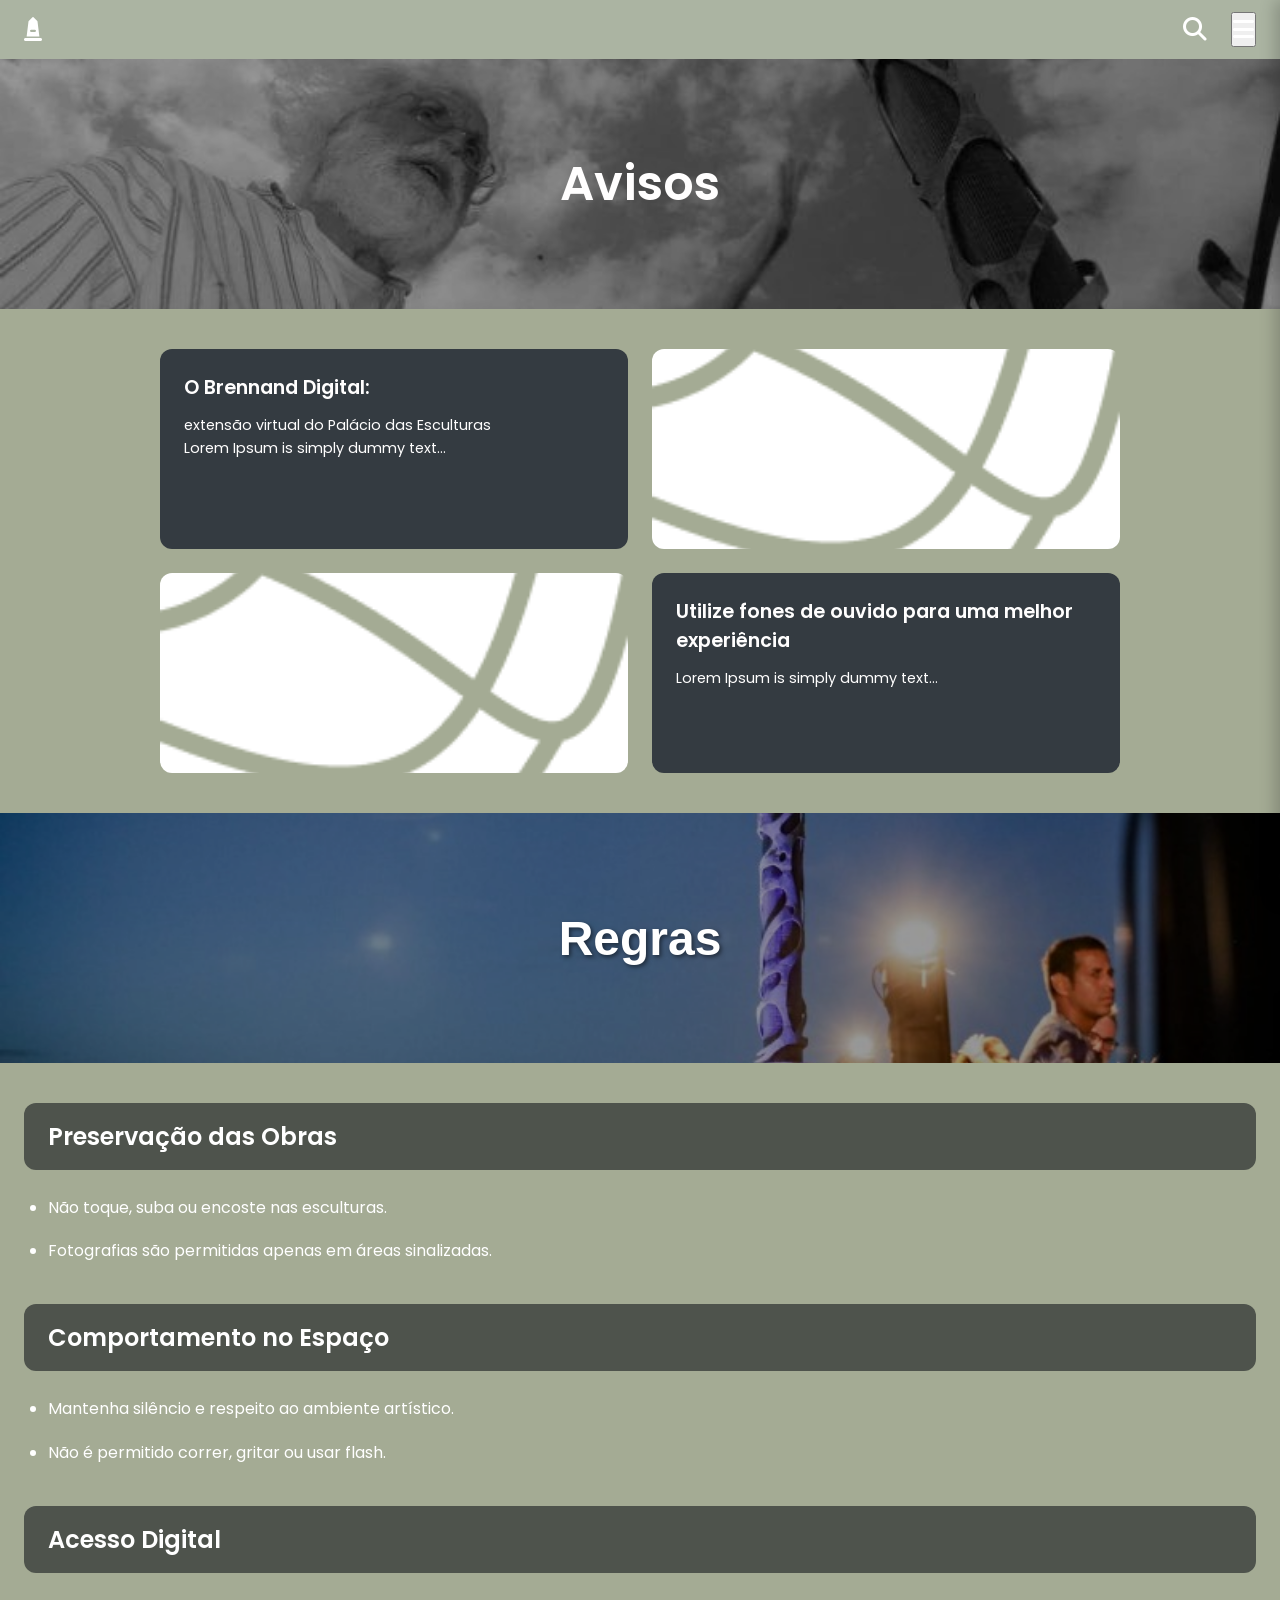
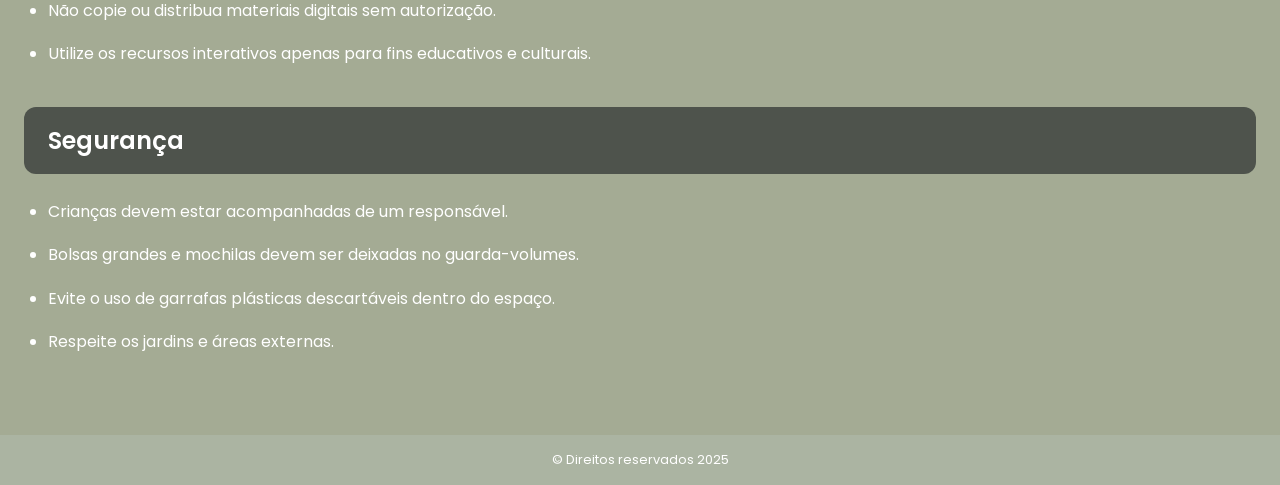
==== aviso.html @ 9bf6e1ab "Add initial HTML structure for multiple pages including exposicoes, home, login, rotas, and visite w" ====
<!DOCTYPE html>
<html lang="pt-BR">
<head>
    <meta charset="UTF-8">
    <meta name="viewport" content="width=device-width, initial-scale=1.0">
    <title>Brennand Digital - Avisos e Regras</title>

    <link rel="preconnect" href="https://fonts.googleapis.com">
    <link rel="preconnect" href="https://fonts.gstatic" class="crossorigin">
    <link href="https://fonts.googleapis.com/css2?family=Poppins:wght@400;600;700&display=swap" rel="stylesheet">
    <link rel="stylesheet" href="https://cdnjs.cloudflare.com/ajax/libs/font-awesome/6.5.2/css/all.min.css">

    <link rel="stylesheet" href="css/style.css">
</head>
<body class="content-page theme-green">
      <nav class="sidebar">
        <div class="sidebar-header">
            <button class="close-btn" aria-label="Fechar menu">&times;</button>
        </div>
        <ul class="sidebar-nav">
            <li><a href="home.html">Home</a></li>
            <li><a href="Visite.html">Visite</a></li>
            <li><a href="exposicoes.html">Exposições</a></li>
            <li><a href="autor.html">O autor</a></li>
            <li><a href="historia.html">História</a></li>
            <li><a href="eventos.html">Eventos</a></li>
            <li><a href="rotas.html">Rotas</a></li>
            <li><a href="aviso.html">Avisos</a></li>
        </ul>
    </nav>

   


    <header class="page-header">
        <a href="home.html" class="logo-icon" aria-label="Página Inicial">
            <i class="fa-solid fa-monument"></i>
        </a>
        <nav class="main-nav">
            </nav>
        <div class="header-tools">
             <a href="#" class="nav-icon" aria-label="Buscar">
                <i class="fa-solid fa-search"></i>
            </a>
            <button class="nav-icon open-menu-btn" aria-label="Abrir menu">
                <i class="fa-solid fa-bars"></i>
            </button>
        </div>
    </header>
    <main>
        <section id="avisos" class="hero-image avisos-hero">
    <div class="hero-content">
        <h1 class="hero-title">Avisos</h1>
    </div>
</section>

<section class="avisos-grid">

    <div class="avisos-grid-content">

        <article class="text-block">
            <h2>O Brennand Digital:</h2>
            <p>extensão virtual do Palácio das Esculturas</p>
            <p class="lorem-text">Lorem Ipsum is simply dummy text...</p>
        </article>

        <div class="decorative-block img-1"></div>
        <div class="decorative-block img-2"></div>

        <article class="text-block">
            <h2>Utilize fones de ouvido para uma melhor experiência</h2>
            <p class="lorem-text">Lorem Ipsum is simply dummy text...</p>
        </article>

    </div> </section>

<section id="regras" class="hero-image regras-hero">
    <div class="hero-content">
        <h1 class="hero-title">Regras</h1>
    </div>
</section>

<section class="rules-content">
    <article class="rule-category">
        <h2 class="category-title">Preservação das Obras</h2>
        <ul>
            <li>Não toque, suba ou encoste nas esculturas.</li>
            <li>Fotografias são permitidas apenas em áreas sinalizadas.</li>
        </ul>
    </article>
    <article class="rule-category">
        <h2 class="category-title">Comportamento no Espaço</h2>
        <ul>
            <li>Mantenha silêncio e respeito ao ambiente artístico.</li>
            <li>Não é permitido correr, gritar ou usar flash.</li>
        </ul>
    </article>
    <article class="rule-category">
        <h2 class="category-title">Acesso Digital</h2>
        <ul>
            <li>Não copie ou distribua materiais digitais sem autorização.</li>
            <li>Utilize os recursos interativos apenas para fins educativos e culturais.</li>
        </ul>
    </article>
    <article class="rule-category">
        <h2 class="category-title">Segurança</h2>
        <ul>
            <li>Crianças devem estar acompanhadas de um responsável.</li>
            <li>Bolsas grandes e mochilas devem ser deixadas no guarda-volumes.</li>
            <li>Evite o uso de garrafas plásticas descartáveis dentro do espaço.</li>
            <li>Respeite os jardins e áreas externas.</li>
        </ul>
    </article>
</section>
    </main>

    <footer class="page-footer">
        <p>© Direitos reservados 2025</p>
    </footer>
</body>
    <script src="app.js"></script>
</html>
</body>
</html>
---- css/style.css ----
/* --- GERAL E VARIÁVEIS GLOBAIS --- */
:root {
  /* Cores específicas da página de Login (não mudam com o tema) */
  --login-bg: hsl(48, 43%, 95%);
  --login-card-bg: hsl(88, 11%, 67%);
  --login-footer-bg: hsl(88, 11%, 67%);
  --login-text-light: hsl(0, 0%, 100%);
  --login-text-dark: hsl(0, 0%, 0%);
  --login-button-bg: hsl(90, 4%, 27%);
  --login-input-bg: hsl(60, 100%, 96%);

  /* Fontes Globais */
  --font-display: 'Days One', sans-serif;
  --font-body: 'Poppins', sans-serif;

  /* Sombras Globais */
  --shadow-card: 0 20px 25px -5px rgba(0, 0, 0, 0.1), 0 10px 10px -5px rgba(0, 0, 0, 0.04);
  --shadow-login: 0 10px 15px -3px rgba(0, 0, 0, 0.1), 0 4px 6px -2px rgba(0, 0, 0, 0.05);
}

/* --- TEMAS DE CORES PARA PÁGINAS DE CONTEÚDO --- */

/* TEMA VERDE (para Home, Aviso, Regras) */
.theme-green {
  --theme-background: hsl(48, 43%, 95%); /* Fundo Creme */
  --theme-text: hsl(35, 18%, 40%); /* Texto marrom-acinzentado */
  --theme-header-footer-bg: hsl(88, 11%, 67%); /* Verde-acinzentado para header/footer */
  --theme-header-footer-text: hsl(0, 0%, 100%); /* Texto branco para header/footer */
  --theme-accent: hsl(88, 11%, 67%); /* Cor de destaque (usada em blocos, bordas) */
}

/* TEMA AZUL (para Visite) */
.theme-blue {
  --theme-background: #E0F1FE; /* Fundo creme mais claro */
  --theme-text: hsl(30, 75%, 2%); /* Texto marrom-acinzentado */
  --theme-header-footer-bg: hsl(208, 91%, 27%); /* Azul escuro para header/footer */
  --theme-header-footer-text: #ffffff; /* Texto branco para header/footer */
  --theme-accent: hsl(206, 89%, 52%); /* Azul claro de destaque */
}

/* TEMA MARROM (para a página Rotas) */
.theme-brown {
  --theme-background: hsl(35, 43%, 95%); /* Fundo Creme */
  --theme-text: hsl(28, 27%, 22%); /* Texto marrom escuro */
  --theme-header-footer-bg: hsl(28, 27%, 22%); /* Marrom escuro para header/footer */
  --theme-header-footer-text: hsl(0, 0%, 100%); /* Texto branco */
  --theme-accent: hsl(28, 34%, 48%); /* Marrom principal para os cards */
  --theme-card-text: hsl(35, 43%, 95%); /* Texto creme para os cards */
}
/* TEMA LARANJA (para a página Exposições) */
.theme-orange {
  --theme-background: hsl(35, 43%, 95%);      /* Fundo Creme */
  --theme-text: hsl(28, 27%, 22%);           /* Texto marrom escuro */
  --theme-header-footer-bg: hsl(28, 34%, 48%); /* Marrom/Laranja para header/footer */
  --theme-header-footer-text: hsl(0, 0%, 100%);  /* Texto branco */
  --theme-accent: hsl(28, 34%, 48%);         /* Marrom/Laranja para os cards */
  --theme-card-text: hsl(35, 43%, 95%);      /* Texto creme para os cards */
}


/* --- ESTILOS GERAIS DO SITE (BASE) --- */
* {
  margin: 0;
  padding: 0;
  box-sizing: border-box;
}
a {
  text-decoration: none;
  color: inherit;
}
body {
  font-family: var(--font-body);
  /* Aplica a cor de fundo do tema ou a do login como fallback */
  background-color: var(--theme-background, var(--login-bg));
  color: var(--theme-text, var(--login-text-dark));
  min-height: 100vh;
  display: flex;
  flex-direction: column;
}
main {
  flex: 1; /* Garante que o conteúdo principal ocupe o espaço restante */
}

/* --- PÁGINA DE LOGIN --- */
.login-page {
  display: flex;
  flex-direction: column;
  align-items: center;
  justify-content: space-between;
  width: 100%;
  min-height: 100vh;
  padding: 0;
  color: var(--login-text-dark); 
  background-image: url('./img/asas.png');
  background-repeat: no-repeat;
  background-size: cover; /* Ajustado para cobrir a área */
  background-position: center bottom;
  background-attachment: fixed;
}
.login-page .page-header {
  width: 100%;
  text-align: center;
  padding: 2.5rem 1rem;
  color: var(--login-text-dark);
}
.login-page .logo-main {
  font-size: clamp(3.5rem, 10vw, 6rem);
}
.login-page .logo-secondary-wrapper {
  display: flex;
  justify-content: center;
  align-items: center;
  gap: 1.5rem;
  margin-top: 0;
}
.login-page .logo-secondary {
  font-size: clamp(2rem, 6vw, 3.5rem);
}
.login-page main {
  display: flex;
  align-items: center;
  justify-content: center;
  padding: 2rem 1rem;
  width: 100%;
}
.login-page .page-footer {
  width: 100%;
  text-align: center;
  background-color: var(--login-footer-bg);
  color: var(--login-text-dark);
  padding: 0.75rem;
  font-size: 0.8rem;
}
.login-page .decorator {
  font-size: 4rem;
  color: var(--login-text-dark);
}
/* Card de Login */
.card {
  background-color: var(--login-card-bg); /* Use login-card-bg para login */
  width: 100%;
  max-width: 25rem;
  padding: 2.5rem 2rem;
  border-radius: 1.5rem;
  box-shadow: var(--shadow-login);
  display: flex;
  flex-direction: column;
  gap: 1.5rem;
  text-align: center;
  color: var(--login-text-light);
}
.card-header h1 { font-size: 2.5rem; }
.card-header p { font-size: 0.9rem; }
.card form { /* Correção: 'form' não pode ser aninhado diretamente em CSS simples */
  display: flex;
  flex-direction: column;
  gap: 1.5rem;
}
.card form input {
  width: 100%;
  padding: 0.9rem 1.25rem;
  border-radius: 50px;
  border: none;
  background-color: var(--login-input-bg);
  font-family: var(--font-body);
  font-size: 0.9rem;
}
.btn-enter {
  background-color: var(--login-button-bg);
  color: var(--login-text-light);
  width: 100%; padding: 0.9rem 1.25rem; border-radius: 50px; border: none; font-size: 1rem; cursor: pointer;
}
.social-login {
  display: flex;
  justify-content: center;
  gap: 1.5rem;
  flex-direction: row;
}
.social-icon {
  display: flex; justify-content: center; align-items: center;
  width: 50px; height: 50px;
  background-color: var(--login-input-bg);
  border-radius: 50%;
  color: var(--login-button-bg);
  font-size: 1.25rem;
  text-decoration: none;
}

/* --- HEADER E FOOTER (PÁGINAS DE CONTEÚDO) --- */
/* Aplicações de tema para o corpo da página */
body.theme-green { background-color: var(--theme-background); color: var(--theme-text); }
body.theme-blue { background-color: var(--theme-background); color: var(--theme-text); }
body.theme-brown { background-color: var(--theme-background); color: var(--theme-text); }

/* Estilos de Header para TODAS as páginas de conteúdo */
.content-page .page-header {
  width: 100%;
  display: grid;
  grid-template-columns: auto 1fr auto; /* [logo] [espaço flexível] [ferramentas] */
  align-items: center;
  padding: 0.75rem 1.5rem;
  gap: 1rem;
  background-color: var(--theme-header-footer-bg);
  color: var(--theme-header-footer-text);
}
.content-page .page-header .header-tools {
  display: flex;
  gap: 1.5rem;
}
.content-page .page-header .logo-icon,
.content-page .page-header .nav-icon {
  font-size: 1.5rem;
  color: var(--theme-header-footer-text);
}

/* Estilos de Footer para TODAS as páginas de conteúdo */
.content-page .page-footer {
  width: 100%;
  text-align: center;
  background-color: var(--theme-header-footer-bg);
  color: var(--theme-header-footer-text);
  padding: 1rem;
  font-size: 0.8rem;
}

/* --- MENU SIDEBAR RESPONSIVO --- */
.sidebar {
  height: 100%;
  width: 280px;
  position: fixed;
  z-index: 1000;
  top: 0;
  right: -280px; /* Começa escondido */
  background-color: var(--theme-accent, var(--login-card-bg)); /* Usa a cor de destaque do tema ou a do card de login */
  padding-top: 20px;
  transition: right 0.4s ease;
  box-shadow: -5px 0 15px rgba(0,0,0,0.2);
}
.sidebar.is-active {
  right: 0;
}
.sidebar-header {
  display: flex;
  justify-content: flex-end;
  padding: 0 25px;
}
.close-btn {
  background: none;
  border: none;
  color: var(--theme-header-footer-text, white); /* Cor do texto do header do tema */
  font-size: 2.5rem;
  cursor: pointer;
}
.sidebar-nav {
  list-style: none;
  padding: 20px 0;
  text-align: center;
}
.sidebar-nav li a {
  text-decoration: none;
  color: var(--theme-header-footer-text, white); /* Cor do texto do header do tema */
  font-size: 1.8rem;
  font-family: 'Poppins', sans-serif;
  font-weight: 600;
  padding: 10px 30px;
  display: block;
}
.open-menu-btn {
  cursor: pointer;
}


/* --- PÁGINAS DE CONTEÚDO (Home, Avisos, Regras) --- */
/* Layout de Hero Image genérico */
.hero-image {
  position: relative;
  min-height: 250px;
  background-size: cover;
  background-position: center;
  display: flex;
  align-items: center;
  justify-content: center;
  text-align: center;
  color: white;
}
.hero-image::before {
  content: '';
  position: absolute;
  top: 0; left: 0; right: 0; bottom: 0;
  background-color: rgba(0, 0, 0, 0.4);
}
.hero-image .hero-title {
    position: relative; /* Para ficar acima do ::before */
    z-index: 1;
    font-family: var(--font-display);
    font-size: 3rem;
    font-weight: 600;
    text-shadow: 2px 2px 4px rgba(0,0,0,0.5);
    padding: 0 1rem;
}

/* --- HOME PAGE ESPECÍFICOS --- */
/* --- HOME PAGE ESPECÍFICOS --- */
.home-carousel-section {
  width: 100%;
  padding: 0;
  background-color: var(--theme-background); /* Fundo do tema */
}
.swiper {
  width: 100%;
  max-width: 2000px; /* Ou ajuste para o seu design */
  height: 500px; /* Altura fixa ou ajuste conforme necessário */
  overflow: hidden;
}
.swiper-slide {
  display: flex; justify-content: center; align-items: center;
}
.swiper-slide img {
  width: 100%; height: 100%; object-fit: cover;
}
.swiper-button-next, .swiper-button-prev {
  color: var(--theme-accent); /* Cor de destaque do tema */
}

/* **NOVO OU MODIFICADO** */
.home-content-grid {
  display: grid;
  grid-template-columns: 1fr; /* Uma coluna por padrão (mobile) */
  gap: 1.5rem;
  padding: 2.5rem 1.5rem; /* Aumentei o padding para corresponder à imagem */
  max-width: 960px; /* Para centralizar em telas maiores */
  margin: 0 auto;
}
.home-text-block {
  font-size: 1.1rem;
  line-height: 1.6;
  color: var(--theme-text);
  background-color: transparent; /* Certifica-se de que não tem um fundo indesejado */
  padding: 0; /* Remove padding que possa ter sido aplicado indevidamente */
}
.home-decorative-block {
  background-color: var(--theme-accent); /* Usa a cor de destaque do tema */
  border-radius: 0.75rem;
  min-height: 250px; /* Ajustei a altura mínima para ser mais perceptível */
  background-image: url('./img/desenho-3.png'); /* Caminho da sua imagem decorativa */
  background-repeat: no-repeat;
  background-size: cover; /* Garante que a imagem preencha o bloco */
  background-position: center;
}
.home-carousel-section {
  width: 100%;
  padding: 0;
  background-color: var(--theme-background); /* Fundo do tema */
}
.swiper {
  width: 100%;
  max-width: 2000px; /* Ou ajuste para o seu design */
  height: 500px; /* Altura fixa ou ajuste conforme necessário */
  overflow: hidden;
}
.swiper-slide {
  display: flex; justify-content: center; align-items: center;
}
.swiper-slide img {
  width: 100%; height: 100%; object-fit: cover;
}
.swiper-button-next, .swiper-button-prev {
  color: var(--theme-accent); /* Cor de destaque do tema */
}



.home-text-block {
  font-size: 1.1rem; /* Ajustado para um tamanho de texto mais padrão */
  line-height: 1.6;
  color: var(--theme-text);
}


/* --- PÁGINA AVISOS ESPECÍFICOS --- */
.avisos-hero {
  background-image: url('./img/aviso_pb.jpg'); /* Substitua pelo caminho da sua imagem */
}
.avisos-hero .hero-title {
  font-family: 'Poppins', sans-serif;
  font-weight: 600;
  text-shadow: none;
  color: rgb(255, 254, 254);
}
.avisos-grid {
  background-color: #A4AB94; /* Fundo verde-acinzentado para toda a seção */
  padding-top: 2.5rem;
  padding-bottom: 2.5rem;
  display: grid;
  justify-content: center;
}
.avisos-grid-content {
  display: grid;
  grid-template-columns: 1fr; /* Uma coluna no mobile */
  gap: 1.5rem;
  width: 100%;
  max-width: 960px; /* Largura máxima do conteúdo */
  padding: 0 1.5rem; /* Adiciona padding lateral aqui para mobile */
}
.avisos-grid .text-block {
  background-color: hsl(210, 11%, 23%); /* Fundo cinza escuro */
  color: rgb(255, 254, 254);
  padding: 1.5rem;
  border-radius: 12px;
}
.avisos-grid .text-block h2 {
  font-family: 'Poppins', sans-serif;
  font-size: 1.2rem;
  font-weight: 600;
  margin-bottom: 0.75rem;
  
}
.avisos-grid .text-block p {
  font-family: 'Poppins', sans-serif;
  font-weight: 400;
  font-size: 0.9rem;
  line-height: 1.6;
}
.avisos-grid .decorative-block {
  border-radius: 12px;
  min-height: 200px;
  background-image: url('./img/desenho-2.png'); /* Verifique este caminho! */
  background-repeat: no-repeat;
  background-size: cover;
  background-position: center;
}

/* --- PÁGINA REGRAS ESPECÍFICOS --- */
.regras-hero {
  background-image: url('./img/Prefeitura-do-Recife-entrega-Parque-de-Esculturas-0017283200202403212217.jpg'); /* Substitua pelo caminho da sua imagem */
}
/* --- PÁGINA REGRAS ESPECÍFICOS (COM CORREÇÃO DE LARGURA) --- */

/* ... (seus estilos de .regras-hero aqui) ... */

/* Corpo do conteúdo da página de Regras (AGORA O CONTÊINER DE FUNDO) */
.rules-content {
    background-color: #A4AB94; /* A cor verde do seu tema */
    padding: 2.5rem 1.5rem; /* Espaçamento vertical e nas bordas da tela */
    color: white;
    /* REMOVIDO daqui: max-width e margin: 0 auto; */
}

/* NOVO: Contêiner que centraliza o conteúdo de texto das regras */
.rules-content-wrapper {
    max-width: 960px; /* Largura máxima para o texto, para boa leitura */
    margin: 0 auto;   /* Centraliza este bloco de conteúdo */
}

/* As regras abaixo para as categorias e listas continuam as mesmas */
.rule-category {
    margin-bottom: 2.5rem;
}
.rules-content .category-title {
    background-color: #4E534C;
    color: white;
    padding: 1rem 1.5rem;
    border-radius: 12px;
    font-family: 'Poppins', sans-serif;
    font-size: 1.5rem;
    font-weight: 600;
    margin-bottom: 1.5rem;
}
.rules-content .rule-category ul {
    list-style-position: outside;
    padding-left: 1.5rem;
}
.rules-content .rule-category li {
    font-family: 'Poppins', sans-serif;
    font-weight: 400;
    font-size: 1rem;
    line-height: 1.7;
    margin-bottom: 1rem;
}

/* --- PÁGINA VISITE ESPECÍFICOS --- */
/* O header já é manipulado pela regra .content-page .page-header */
.visite-content {
  padding: 2rem 1.5rem;
  display: grid;
  gap: 1.5rem;
  max-width: 960px;
  margin: 0 auto;
}
.visite-card {
  border: 2px solid var(--theme-accent);
  border-radius: 12px;
  padding: 1.5rem;
  color: var(--theme-text);
}
.visite-card h2 {
  font-family: 'Poppins', sans-serif;
  font-weight: 700;
  font-size: 1.2rem;
  margin-bottom: 1rem;
}
/* Card Acesso */
.acesso-card {
  display: grid;
  gap: 1rem;
  grid-template-areas: 
    "header-content"
    "images-top"
    "extra-image";
}
.acesso-card h2 { margin-bottom: 0.5rem; }
.acesso-header-content {
  grid-area: header-content;
  display: flex;
  flex-direction: column;
  gap: 0.5rem;
  color: var #998715;
}
.acesso-header-content p {
  line-height: 1.6;
}
.acesso-images-top {
  grid-area: images-top;
  display: flex;
  flex-direction: column;
  gap: 1rem;
}
.acesso-images-top img {
  width: 100%;
  border-radius: 8px;
  object-fit: cover;
  aspect-ratio: 16 / 9;
}
.acesso-extra-image {
  grid-area: extra-image;
  display: none; /* Escondido por padrão no mobile */
}
.acesso-extra-image img {
  width: 70%;
  border-radius: 8px;
  object-fit: cover;
  aspect-ratio: 16 / 9;
  margin: 0 auto; /* Centraliza a imagem extra */
  display: block; /* Para margin auto funcionar */
}
/* Card Horários */
.time-slots { display: grid; gap: 1rem; }
.time-slot {
  display: flex;
  justify-content: space-between;
  align-items: center;
  border: 2px solid var(--theme-accent);
  border-radius: 8px;
  padding: 1rem;
  color: var(--theme-accent);
}
.time-slot p { line-height: 1.4; font-weight: 600; }
.time-slot i { font-size: 1.5rem; }
/* Card Atenção */
.atencao-card { text-align: center; color: var(--theme-accent); }
.atencao-info .atencao-tempo {
  display: block;
  font-size: 3rem;
  font-weight: 700;
  margin: 0.5rem 0;
}
/* Grid Decorativo */
.visite-decorative-grid {
  display: grid;
  grid-template-columns: 1fr; /* Uma coluna no mobile */
  gap: 1.5rem;
}
.visite-decorative-block.blue {
  background-color: #9b8e39;
  min-height: 150px;
  border-radius: 12px;
  background-image: url("data:image/svg+xml,%3Csvg width='100' height='50' viewBox='0 0 100 50' xmlns='http://www.w3.org/2000/svg'%3E%3Cpath d='M-10 25 Q15 -10 50 25 T110 25' stroke='white' stroke-width='6' fill='none' stroke-linecap='round'/%3E%3Cpath d='M-10 45 Q15 10 50 45 T110 45' stroke='white' stroke-width='6' fill='none' stroke-linecap='round'/%2F%3E%3C/svg%3E");
  background-size: cover;
  background-position: center;
}


/* --- PÁGINA ROTAS ESPECÍFICOS --- */
/* O header já é manipulado pela regra .content-page .page-header */
.rotas-content {
  display: grid;
  gap: 1.5rem;
  padding: 1.5rem;
  max-width: 960px;
  margin: 0 auto;
}
.hero-image-rotas img {
  width: 100%;
  border-radius: 12px;
  display: block;
}
.rotas-text-card {
  background-color: var(--theme-accent);
  color: var(--theme-card-text);
  padding: 1.5rem;
  border-radius: 12px;
}
.rotas-text-card h2 {
  font-size: 1.5rem;
  font-weight: 700;
  margin-bottom: 0.5rem;
}
.rotas-text-card p {
  line-height: 1.6;
  font-size: 1rem;
}
/* Grid de Informações e Blocos Decorativos */
.rotas-info-grid {
  display: grid;
  gap: 1.5rem;
}
/* Card de Capacidade (Infográfico) */
.capacity-card {
  border: 2px solid var(--theme-accent);
  border-radius: 12px;
  padding: 1.5rem;
  display: flex;
  flex-direction: column;
  gap: 1.5rem;
  color: var(--theme-text);
}
.capacity-item h3 {
  font-size: 1.1rem;
  font-weight: 700;
  margin-bottom: 0.5rem;
}
.capacity-item .main-info {
  font-size: 1.5rem;
  font-weight: 700;
}
.capacity-item .sub-info {
  font-size: 0.8rem;
  opacity: 0.8;
}
.capacity-item .approval { margin-top: 0.5rem; }
.capacity-item > i.fa-clock {
  font-size: 1.5rem;
  color: var(--theme-accent);
  margin-bottom: 0.5rem;
}
/* Blocos Decorativos com o tema marrom */
.rotas-decorative-block.brown {
  background-color: var(--theme-accent);
  min-height: 150px;
  border-radius: 12px;
  background-image: url("data:image/svg+xml,%3Csvg width='100' height='100' viewBox='0 0 100 100' xmlns='http://www.w3.org/2000/svg'%3E%3Cg%3E%3Cpath d='M -10 110 Q 50 50, 110 -10' stroke='%23f2eade' stroke-width='5' fill='none' stroke-linecap='round'/%3E%3Cpath d='M -10 80 Q 40 40, 100 20' stroke='%23f2eade' stroke-width='5' fill='none' stroke-linecap='round'/%3E%3Cpath d='M 20 110 Q 60 70, 80 40' stroke='%23f2eade' stroke-width='5' fill='none' stroke-linecap='round'/%3E%3Cpath d='M 60 110 Q 80 90, 110 70' stroke='%23f2eade' stroke-width='5' fill='none' stroke-linecap='round'/%3E%3C/g%3E%3C/svg%3E");
  background-size: cover;
}



/* --- RESPONSIVIDADE (DEVE FICAR NO FINAL) --- */
@media (max-width: 480px) {
  .login-page .page-footer {
    position: relative;
    margin-top: 2rem;
  }
}

@media (min-width: 768px) {
  /* **NOVO OU MODIFICADO** */
  .home-content-grid {
    grid-template-columns: 1fr 1fr; /* Duas colunas em desktop */
    align-items: start;
    gap: 2rem; /* Aumentei o gap entre os itens para desktop */
  }
  .home-text-block:nth-of-type(1) { grid-area: 1 / 1 / 2 / 2; }
  .home-decorative-block:nth-of-type(1) { grid-area: 1 / 2 / 2 / 3; }
  .home-text-block:nth-of-type(2) { grid-area: 2 / 1 / 3 / 2; }
  .home-decorative-block:nth-of-type(2) { grid-area: 2 / 2 / 3 / 3; }
  /* ... (o restante das suas regras @media devem continuar aqui) ... */
}

  /* Avisos Grid */
  .avisos-grid-content {
    grid-template-columns: 1fr 1fr;
    padding: 0; /* Remove padding lateral em desktop, já que o grid tem max-width */
  }
  .avisos-grid-content .text-block:nth-of-type(1) { grid-column: 1; grid-row: 1; }
  .avisos-grid-content .decorative-block:nth-of-type(1) { grid-column: 2; grid-row: 1; }
  .avisos-grid-content .decorative-block:nth-of-type(2) { grid-column: 1; grid-row: 2; }
  .avisos-grid-content .text-block:nth-of-type(2) { grid-column: 2; grid-row: 2; }

  /* Visite Page Grid */
  .visite-content {
    grid-template-columns: 1fr 1fr;
  }
  .acesso-card {
    grid-column: 1 / -1; /* Ocupa as duas colunas */
    grid-template-areas: 
      "header-content images-top"
      "extra-image images-top";
    grid-template-columns: 2fr 1fr; /* 2/3 para texto, 1/3 para imagens topo */
    gap: 1.5rem;
    align-items: start;
  }
  .acesso-images-top {
    flex-direction: column;
    gap: 0.5rem;
    height: 100%;
    justify-content: space-between;
  }
  .acesso-extra-image {
    display: block; /* Mostra a imagem extra no desktop */
    align-self: center; /* Centraliza verticalmente na sua área */
  }
  .time-slots { grid-column: 1 / 2; } /* Ocupa a primeira coluna */
  .atencao-card { grid-column: 2 / 3; } /* Ocupa a segunda coluna */
  .visite-decorative-grid {
    grid-column: 1 / -1; /* Ocupa as duas colunas */
    grid-template-columns: 1fr 1fr;
  }

  /* Rotas Page Grid */
  .rotas-info-grid {
    grid-template-columns: 1fr 1fr;
  }
/* --- PÁGINA EXPOSIÇÕES --- */

/* Conteúdo Principal */
.exposicoes-content {
    display: grid;
    gap: 1.5rem;
    padding: 1.5rem;
}

/* Card de texto introdutório (sem fundo) */
.intro-text-card {
    padding: 1rem;
    border: 2px solid var(--theme-accent);
    border-radius: 12px;
    color: var(--theme-text);
    font-size: 1.1rem;
    line-height: 1.6;
}

/* Imagem de largura total */
.full-width-image img {
    width: 100%;
    border-radius: 12px;
    display: block;
}

/* Reutiliza o estilo de card de texto da página Rotas */
.exposicoes-content .text-card {
    background-color: var(--theme-accent);
    color: var(--theme-card-text);
    padding: 1.5rem;
    border-radius: 12px;
}
.exposicoes-content .text-card h2 {
    font-size: 1.5rem;
    margin-bottom: 0.5rem;
}
.exposicoes-content .text-card p {
    font-size: 1rem;
    line-height: 1.6;
}

/* Grid de imagens no final */
.image-grid-expo {
    display: grid;
    gap: 1rem;
}
.image-grid-expo img {
    width: 100%;
    border-radius: 12px;
    object-fit: cover;
}

/* Blocos Decorativos com o tema laranja */
.decorative-block.orange {
    background-color: var(--theme-accent);
    min-height: 120px;
    border-radius: 12px;
    /* SVG com linhas na cor do fundo */
    background-image: url("data:image/svg+xml,%3Csvg width='100' height='100' viewBox='0 0 100 100' xmlns='http://www.w3.org/2000/svg'%3E%3Cg%3E%3Cpath d='M -10 110 Q 50 50, 110 -10' stroke='%23f2eade' stroke-width='5' fill='none' stroke-linecap='round'/%3E%3Cpath d='M -10 80 Q 40 40, 100 20' stroke='%23f2eade' stroke-width='5' fill='none' stroke-linecap='round'/%3E%3Cpath d='M 20 110 Q 60 70, 80 40' stroke='%23f2eade' stroke-width='5' fill='none' stroke-linecap='round'/%3E%3Cpath d='M 60 110 Q 80 90, 110 70' stroke='%23f2eade' stroke-width='5' fill='none' stroke-linecap='round'/%3E%3C/g%3E%3C/svg%3E");
    background-size: cover;
}

/* --- RESPONSIVIDADE PARA DESKTOP (EXPOSIÇÕES) --- */
@media (min-width: 768px) {
    .exposicoes-content {
        max-width: 960px;
        margin: 0 auto;
        grid-template-columns: 1fr 1fr; /* Duas colunas */
        padding: 2.5rem 1.5rem;
    }
    .intro-text-card { grid-column: 1 / 2; }
    .decorative-block.orange:nth-of-type(1) { grid-column: 2 / 3; grid-row: 1 / 2; }
    .decorative-block.orange:nth-of-type(2) { grid-column: 1 / 2; grid-row: 2 / 3; }
    
    /* Faz os itens abaixo ocuparem a largura toda */
    .full-width-image,
    .exposicoes-content .text-card,
    .image-grid-expo {
        grid-column: 1 / -1;
    }

    .image-grid-expo {
        grid-template-columns: repeat(2, 1fr);
        grid-template-rows: auto auto;
    }
    .image-grid-expo .img-grid-main {
        grid-column: 1 / -1; /* Imagem principal ocupa a largura toda */
    }
}
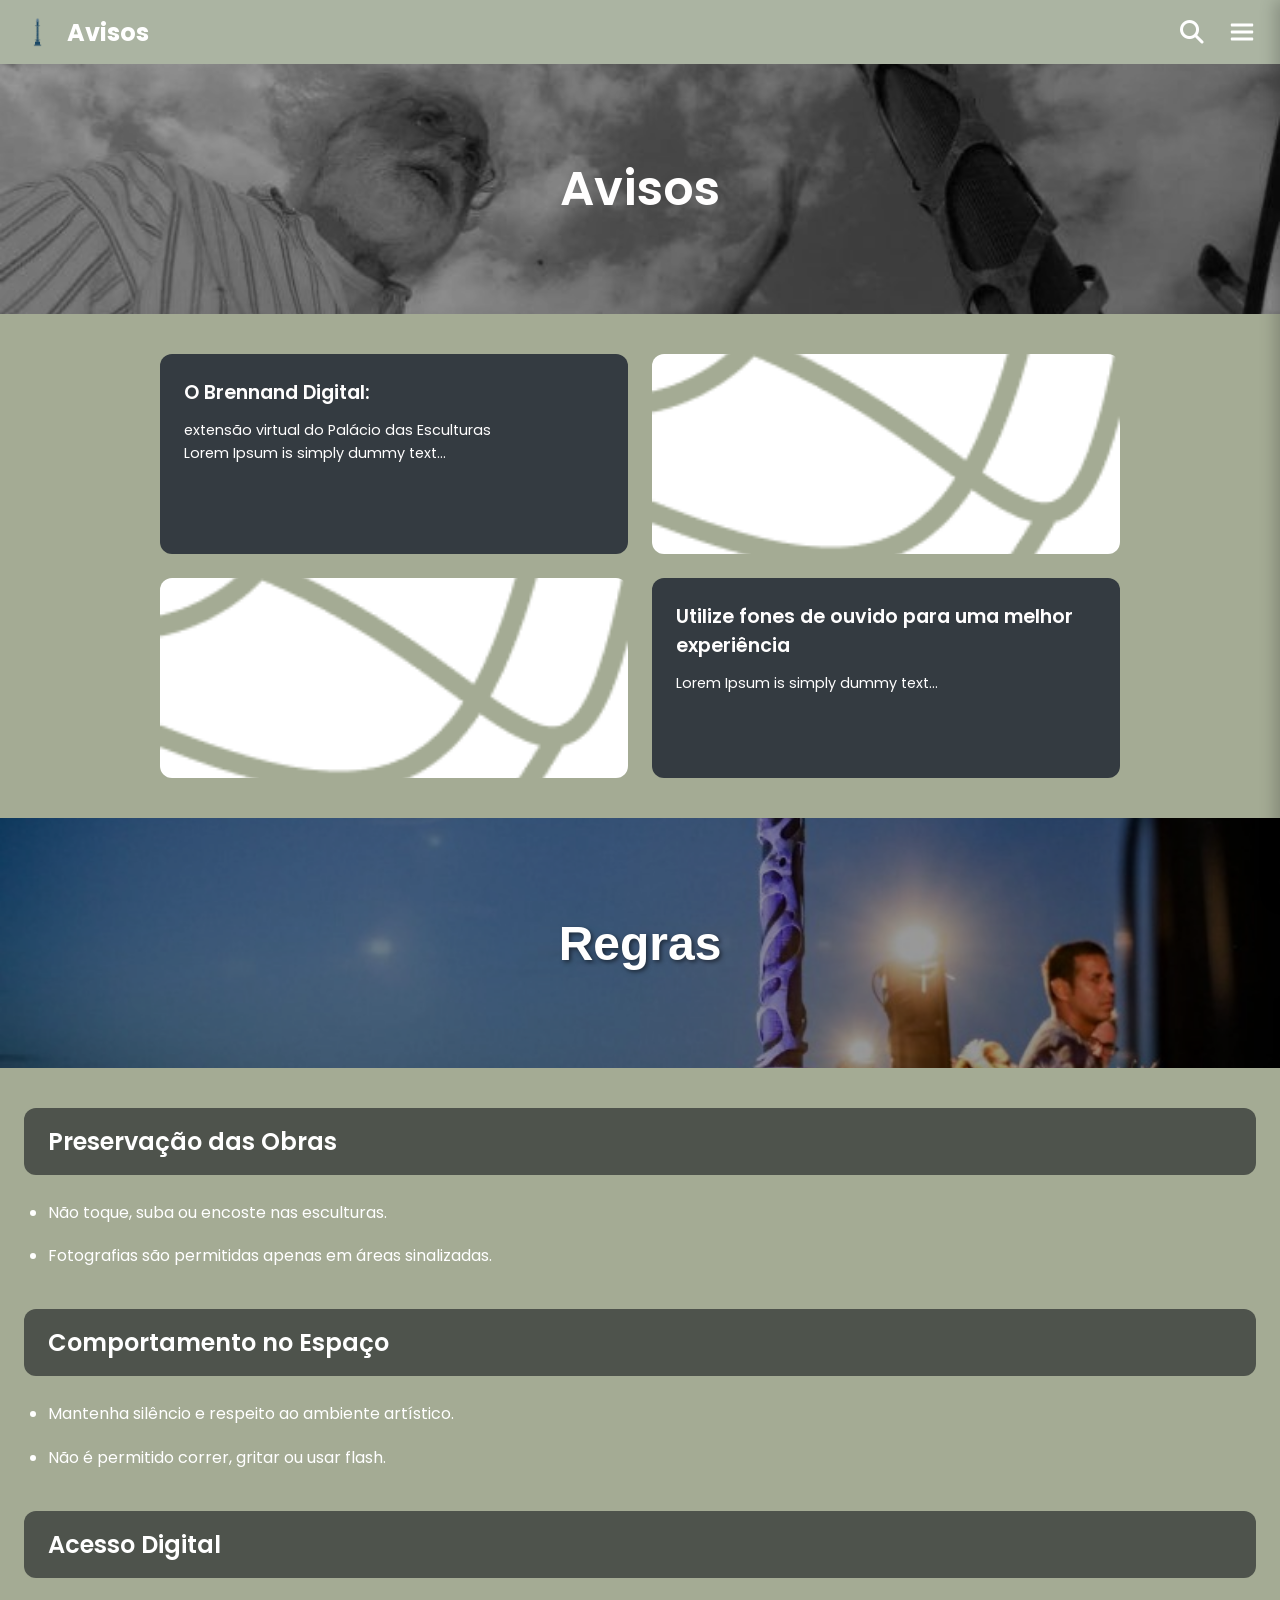
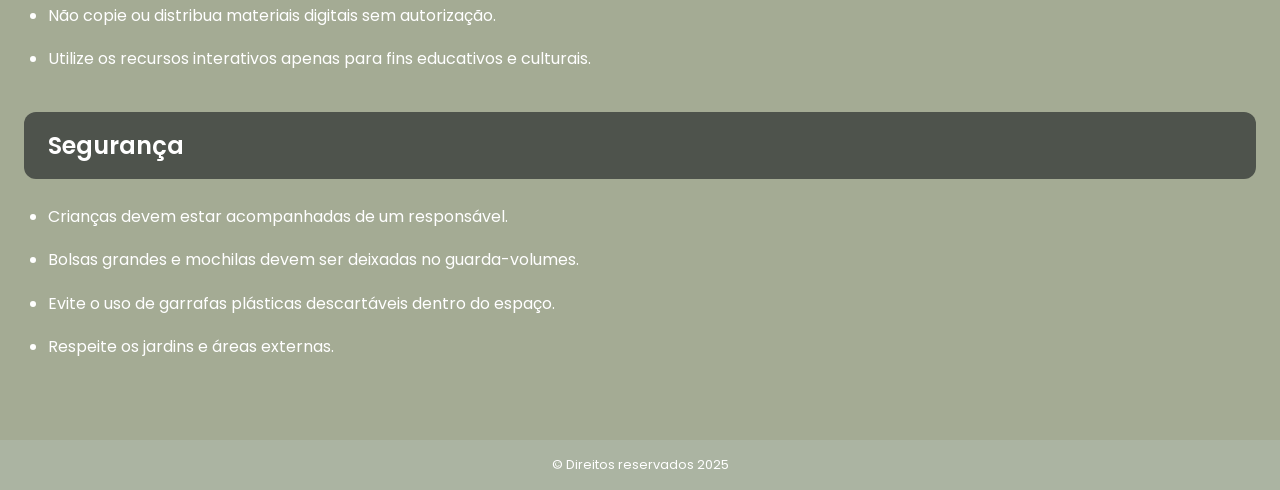
==== commit e876a343: "feat: create front-end in project" ====
--- a/aviso.html
+++ b/aviso.html
@@ -34,17 +34,22 @@
 
     <header class="page-header">
         <a href="home.html" class="logo-icon" aria-label="Página Inicial">
-            <i class="fa-solid fa-monument"></i>
+           <img src="css/img/logo-2.png" alt="logo">
         </a>
         <nav class="main-nav">
+            <h1 class="page-title">Avisos</h1>
             </nav>
         <div class="header-tools">
              <a href="#" class="nav-icon" aria-label="Buscar">
                 <i class="fa-solid fa-search"></i>
             </a>
-            <button class="nav-icon open-menu-btn" aria-label="Abrir menu">
-                <i class="fa-solid fa-bars"></i>
-            </button>
+             <button class="nav-icon open-menu-btn" aria-label="Abrir menu">
+  <svg xmlns="http://www.w3.org/2000/svg" width="28" height="28" viewBox="0 0 100 100">
+    <rect x="10" y="20" width="80" height="10" rx="3" />
+    <rect x="10" y="45" width="80" height="10" rx="3" />
+    <rect x="10" y="70" width="80" height="10" rx="3" />
+  </svg>
+</button>
         </div>
     </header>
     <main>
--- a/css/style.css
+++ b/css/style.css
@@ -33,28 +33,44 @@
 .theme-blue {
   --theme-background: #E0F1FE; /* Fundo creme mais claro */
   --theme-text: hsl(30, 75%, 2%); /* Texto marrom-acinzentado */
-  --theme-header-footer-bg: hsl(208, 91%, 27%); /* Azul escuro para header/footer */
+  --theme-header-footer-bg: hsla(208, 94%, 33%, 0.589); /* Azul escuro para header/footer */
   --theme-header-footer-text: #ffffff; /* Texto branco para header/footer */
   --theme-accent: hsl(206, 89%, 52%); /* Azul claro de destaque */
 }
 
 /* TEMA MARROM (para a página Rotas) */
 .theme-brown {
-  --theme-background: hsl(35, 43%, 95%); /* Fundo Creme */
+  --theme-background: #E0F1FE; /* Fundo Creme */
   --theme-text: hsl(28, 27%, 22%); /* Texto marrom escuro */
   --theme-header-footer-bg: hsl(28, 27%, 22%); /* Marrom escuro para header/footer */
-  --theme-header-footer-text: hsl(0, 0%, 100%); /* Texto branco */
+  --theme-header-footer-text: hsl(0, 100%, 99%); /* Texto branco */
   --theme-accent: hsl(28, 34%, 48%); /* Marrom principal para os cards */
   --theme-card-text: hsl(35, 43%, 95%); /* Texto creme para os cards */
 }
 /* TEMA LARANJA (para a página Exposições) */
 .theme-orange {
-  --theme-background: hsl(35, 43%, 95%);      /* Fundo Creme */
-  --theme-text: hsl(28, 27%, 22%);           /* Texto marrom escuro */
+  --theme-background: #4E534C;      /* Fundo Creme */
+  --theme-text: hsl(0, 0%, 100%);           /* Texto marrom escuro */
   --theme-header-footer-bg: hsl(28, 34%, 48%); /* Marrom/Laranja para header/footer */
   --theme-header-footer-text: hsl(0, 0%, 100%);  /* Texto branco */
   --theme-accent: hsl(28, 34%, 48%);         /* Marrom/Laranja para os cards */
   --theme-card-text: hsl(35, 43%, 95%);      /* Texto creme para os cards */
+}
+.theme-white {
+  --theme-background: #ffffff;      /* Fundo Creme */
+  --theme-text: hsl(0, 0%, 0%);           /* Texto marrom escuro */
+  --theme-header-footer-bg: hsl(0, 0%, 100%); /* Marrom/Laranja para header/footer */
+  --theme-header-footer-text: hsl(0, 100%, 1%);  /* Texto branco */
+  --theme-accent: hsl(0, 0%, 99%);         /* Marrom/Laranja para os cards */
+  --theme-card-text: hsl(35, 100%, 2%);      /* Texto creme para os cards */
+}
+.theme-red {
+  --theme-background: #ffffff;      /* Fundo Creme */
+  --theme-text: hsla(0, 94%, 21%,0.637);           /* Texto marrom escuro */
+  --theme-header-footer-bg: hsla(0, 94%, 21%, 0.637); /* Marrom/Laranja para header/footer */
+  --theme-header-footer-text: hsl(0, 56%, 98%);  /* Texto branco */
+  --theme-accent: hsl(0, 94%, 21%);         /* Marrom/Laranja para os cards */
+  --theme-card-text: hsla(0, 94%, 21%);      /* Texto creme para os cards */
 }
 
 
@@ -91,18 +107,21 @@
   min-height: 100vh;
   padding: 0;
   color: var(--login-text-dark); 
-  background-image: url('./img/asas.png');
+  background-image: url('./img/asas1.png');
   background-repeat: no-repeat;
   background-size: cover; /* Ajustado para cobrir a área */
   background-position: center bottom;
   background-attachment: fixed;
 }
 .login-page .page-header {
+   
   width: 100%;
   text-align: center;
-  padding: 2.5rem 1rem;
+  /* CORREÇÃO: Diminuímos o espaçamento do topo e ajustamos o de baixo */
+  padding: 0.5rem 1rem 0.5rem 1rem; /* Topo | Direita | Baixo | Esquerda */
   color: var(--login-text-dark);
 }
+
 .login-page .logo-main {
   font-size: clamp(3.5rem, 10vw, 6rem);
 }
@@ -110,7 +129,7 @@
   display: flex;
   justify-content: center;
   align-items: center;
-  gap: 1.5rem;
+  gap: 2rem;
   margin-top: 0;
 }
 .login-page .logo-secondary {
@@ -124,13 +143,14 @@
   width: 100%;
 }
 .login-page .page-footer {
+  
   width: 100%;
   text-align: center;
-  background-color: var(--login-footer-bg);
+  /* CORREÇÃO: Diminuímos o espaçamento do topo e ajustamos o de baixo */
+  padding: 1rem 1rem 0.5rem 1rem; /* Topo | Direita | Baixo | Esquerda */
   color: var(--login-text-dark);
-  padding: 0.75rem;
-  font-size: 0.8rem;
-}
+}
+
 .login-page .decorator {
   font-size: 4rem;
   color: var(--login-text-dark);
@@ -154,7 +174,7 @@
 .card form { /* Correção: 'form' não pode ser aninhado diretamente em CSS simples */
   display: flex;
   flex-direction: column;
-  gap: 1.5rem;
+  gap: 0.5rem;
 }
 .card form input {
   width: 100%;
@@ -202,6 +222,7 @@
   gap: 1rem;
   background-color: var(--theme-header-footer-bg);
   color: var(--theme-header-footer-text);
+  margin: 0;
 }
 .content-page .page-header .header-tools {
   display: flex;
@@ -222,6 +243,33 @@
   padding: 1rem;
   font-size: 0.8rem;
 }
+/* --- AJUSTE PARA O LOGO DE IMAGEM NO HEADER --- */
+
+.page-header .logo-icon img {
+    height: 40px; /* Define a altura do logo. Você pode ajustar este valor! */
+    width: auto;  /* Garante que a largura se ajuste para não distorcer a imagem */
+    display: block; /* Melhora o alinhamento da imagem */
+}
+/* --- AJUSTE NO BOTÃO DE MENU SVG --- */
+
+/* Remove o fundo e a borda do PRÓPRIO BOTÃO */
+.open-menu-btn {
+    background: transparent;
+    border: none;
+    cursor: pointer;
+    padding: 0; /* Remove espaçamento extra do botão */
+    line-height: 0; /* Ajuda a alinhar o SVG em alguns navegadores */
+}
+
+/* Define o tamanho e a COR DAS BARRAS do SVG */
+.open-menu-btn svg {
+    width: 28px;
+    height: 28px;
+    
+    /* MÁGICA AQUI: Usa a cor do texto do tema atual (branco, preto, etc.) */
+    fill: var(--theme-header-footer-text);
+}
+
 
 /* --- MENU SIDEBAR RESPONSIVO --- */
 .sidebar {
@@ -265,8 +313,17 @@
   padding: 10px 30px;
   display: block;
 }
-.open-menu-btn {
-  cursor: pointer;
+ 
+
+.open-menu-btn i.fa-bars::before {
+    /* Define o "desenho" do ícone (o código unicode para as 3 linhas) */
+    content: "\f0c9"; 
+    
+    /* Garante que o navegador use a fonte correta para desenhar o ícone */
+    font-family: "Font Awesome 6 Free"; 
+    
+    /* Garante que a fonte do ícone tenha o peso correto */
+    font-weight: 900; 
 }
 
 
@@ -326,14 +383,14 @@
 .home-content-grid {
   display: grid;
   grid-template-columns: 1fr; /* Uma coluna por padrão (mobile) */
-  gap: 1.5rem;
+  gap: 2.5rem;
   padding: 2.5rem 1.5rem; /* Aumentei o padding para corresponder à imagem */
-  max-width: 960px; /* Para centralizar em telas maiores */
+  max-width: 768px; /* Para centralizar em telas maiores */
   margin: 0 auto;
 }
 .home-text-block {
-  font-size: 1.1rem;
-  line-height: 1.6;
+  font-size: 10.1rem;
+  line-height: 2.6;
   color: var(--theme-text);
   background-color: transparent; /* Certifica-se de que não tem um fundo indesejado */
   padding: 0; /* Remove padding que possa ter sido aplicado indevidamente */
@@ -735,12 +792,12 @@
     border: 2px solid var(--theme-accent);
     border-radius: 12px;
     color: var(--theme-text);
-    font-size: 1.1rem;
-    line-height: 1.6;
+    font-size: 0.4rem;
+    line-height: 0.8;
 }
 
 /* Imagem de largura total */
-.full-width-image img {
+.full-width-image img {  
     width: 100%;
     border-radius: 12px;
     display: block;
@@ -777,11 +834,14 @@
 .decorative-block.orange {
     background-color: var(--theme-accent);
     min-height: 120px;
-    border-radius: 12px;
+    border-radius: 16px;
     /* SVG com linhas na cor do fundo */
-    background-image: url("data:image/svg+xml,%3Csvg width='100' height='100' viewBox='0 0 100 100' xmlns='http://www.w3.org/2000/svg'%3E%3Cg%3E%3Cpath d='M -10 110 Q 50 50, 110 -10' stroke='%23f2eade' stroke-width='5' fill='none' stroke-linecap='round'/%3E%3Cpath d='M -10 80 Q 40 40, 100 20' stroke='%23f2eade' stroke-width='5' fill='none' stroke-linecap='round'/%3E%3Cpath d='M 20 110 Q 60 70, 80 40' stroke='%23f2eade' stroke-width='5' fill='none' stroke-linecap='round'/%3E%3Cpath d='M 60 110 Q 80 90, 110 70' stroke='%23f2eade' stroke-width='5' fill='none' stroke-linecap='round'/%3E%3C/g%3E%3C/svg%3E");
+    background-image: url('./img/desenho-4.png');
+    background-repeat: no-repeat;
+    background-position: center;
     background-size: cover;
 }
+
 
 /* --- RESPONSIVIDADE PARA DESKTOP (EXPOSIÇÕES) --- */
 @media (min-width: 768px) {
@@ -791,9 +851,11 @@
         grid-template-columns: 1fr 1fr; /* Duas colunas */
         padding: 2.5rem 1.5rem;
     }
-    .intro-text-card { grid-column: 1 / 2; }
-    .decorative-block.orange:nth-of-type(1) { grid-column: 2 / 3; grid-row: 1 / 2; }
-    .decorative-block.orange:nth-of-type(2) { grid-column: 1 / 2; grid-row: 2 / 3; }
+    .intro-text-card {
+      grid-column: 1 / -1; /* Faz o card de texto ocupar a largura toda (as 2 colunas) */
+        font-size: 2.0rem;
+     }
+    
     
     /* Faz os itens abaixo ocuparem a largura toda */
     .full-width-image,
@@ -809,4 +871,140 @@
     .image-grid-expo .img-grid-main {
         grid-column: 1 / -1; /* Imagem principal ocupa a largura toda */
     }
+}
+/* --- PÁGINA O ARTISTA --- */
+
+.artist-content {
+    display: grid;
+    grid-template-columns: 1fr; /* Uma coluna no mobile */
+    gap: 2rem;
+    padding: 2rem 1.5rem;
+    max-width: 1200px; /* Largura máxima para o conteúdo */
+    margin: 0 auto;
+}
+
+.artist-slider .swiper {
+    width: 100%;
+    border-radius: 12px;
+    aspect-ratio: 3 / 4; /* Proporção mais vertical para a imagem */
+}
+.artist-slider .swiper-slide img {
+    width: 100%;
+    height: 100%;
+    object-fit: cover;
+}
+/* Estilo para as bolinhas de paginação */
+.artist-slider .swiper-pagination-bullet-active {
+    background-color: var(--theme-text);
+}
+
+
+.artist-text h1 {
+    font-family: 'Montserrat', sans-serif;
+    font-size: 2.5rem;
+    font-weight: 700;
+    color: var(--theme-text);
+    margin-bottom: 2rem;
+}
+.artist-text p {
+    font-family: 'Days one', serif; /* Fonte serifada para o corpo do texto */
+    font-size: 1.1rem;
+    line-height: 1.8;
+    margin-bottom: 1.5rem;
+    color: var(--theme-text);
+}
+
+/* --- RESPONSIVIDADE PARA DESKTOP (O ARTISTA) --- */
+@media (min-width: 992px) {
+    .artist-content {
+        grid-template-columns: 1fr 1fr; /* Duas colunas */
+        padding: 4rem 2rem;
+    }
+}
+/* --- CORREÇÃO NUCLEAR PARA ÍCONE --- */
+.page-header .open-menu-btn .fa-bars {
+    display: inline-block;
+    font-style: normal;
+    font-variant: normal;
+    text-rendering: auto;
+    -webkit-font-smoothing: antialiased;
+    font-family: "Font Awesome 6 Free" !important; /* Força a fonte */
+    font-weight: 900 !important; /* Força a versão sólida */
+}
+.page-header .open-menu-btn .fa-bars::before {
+    content: "\f0c9" !important; /* Força o ícone */
+}
+/* --- PÁGINA CRONOLOGIA --- */
+
+.cronologia-content {
+    display: grid;
+    grid-template-columns: 1fr; /* Uma coluna no mobile */
+    gap: 2rem;
+    padding: 2rem 1.5rem;
+    max-width: 1200px;
+    margin: 0 auto;
+}
+
+.cronologia-text h1 {
+    font-family: 'Montserrat', sans-serif;
+    font-size: 2.2rem;
+    font-weight: 700;
+    color: var(--theme-text);
+    margin-bottom: 2rem;
+}
+.cronologia-text p {
+    font-family: 'Lora', serif;
+    font-size: 1.1rem;
+    line-height: 1.8;
+    margin-bottom: 1.5rem;
+    color: var(--theme-text);
+}
+
+/* Estilização do Acordeão */
+.cronologia-accordion details {
+    border-bottom: 2px solid var(--theme-text);
+    padding: 1rem 0;
+}
+.cronologia-accordion summary {
+    font-family: 'Montserrat', sans-serif;
+    font-size: 1.5rem;
+    font-weight: 700;
+    color: var(--theme-text);
+    cursor: pointer;
+    list-style: none; /* Remove o marcador padrão */
+    display: flex;
+    justify-content: space-between;
+    align-items: center;
+}
+.cronologia-accordion summary::-webkit-details-marker {
+    display: none; /* Remove o marcador no Chrome/Safari */
+}
+
+/* Seta (ícone de dropdown) */
+.cronologia-accordion summary::after {
+    content: '\25BC'; /* Código unicode para uma seta para baixo */
+    font-size: 1rem;
+    transition: transform 0.3s ease;
+}
+.cronologia-accordion details[open] summary::after {
+    transform: rotate(180deg); /* Gira a seta quando aberto */
+}
+
+.accordion-content {
+    padding-top: 1.5rem;
+}
+.accordion-content p {
+    font-family: 'Lora', serif;
+    line-height: 1.7;
+    margin-bottom: 1rem;
+}
+
+
+/* --- RESPONSIVIDADE PARA DESKTOP (CRONOLOGIA) --- */
+@media (min-width: 992px) {
+    .cronologia-content {
+        grid-template-columns: 1fr 1fr; /* Duas colunas */
+        gap: 4rem; /* Aumenta o espaçamento */
+        padding: 4rem 2rem;
+    }
 }
